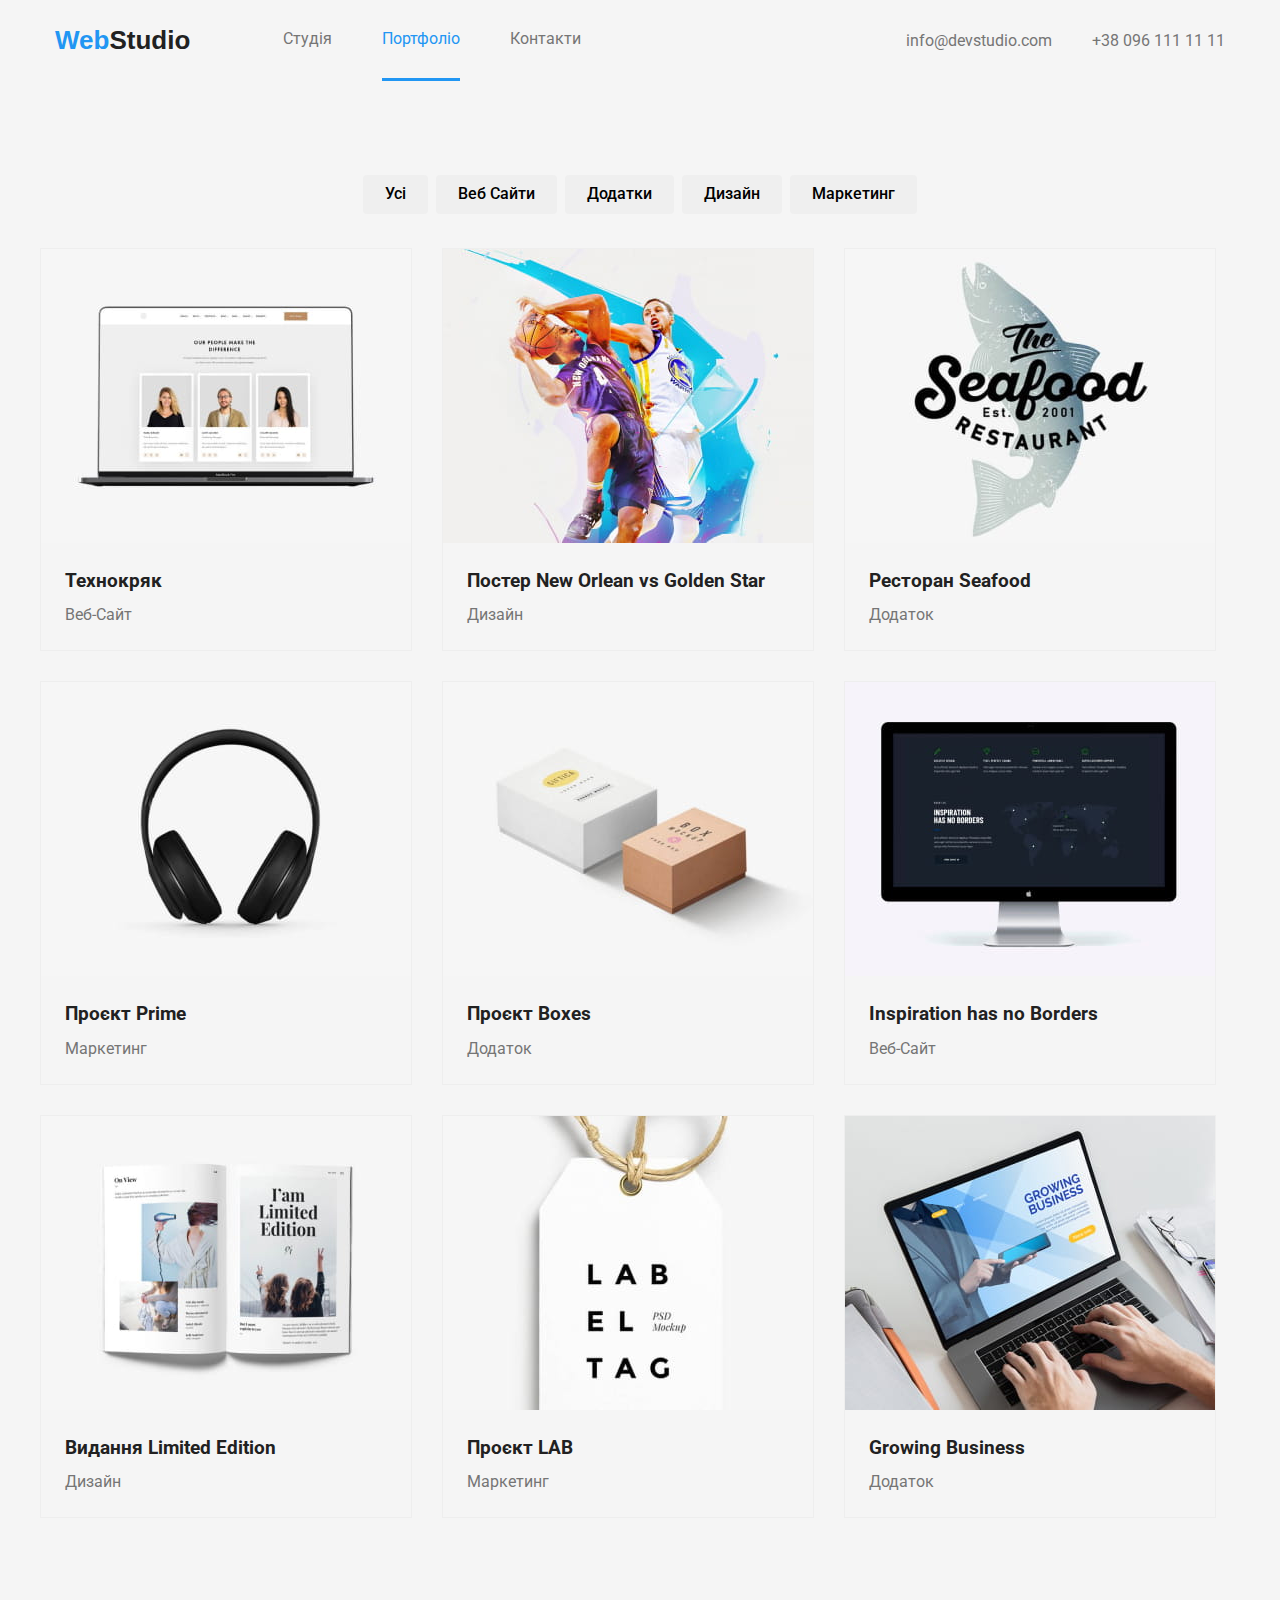
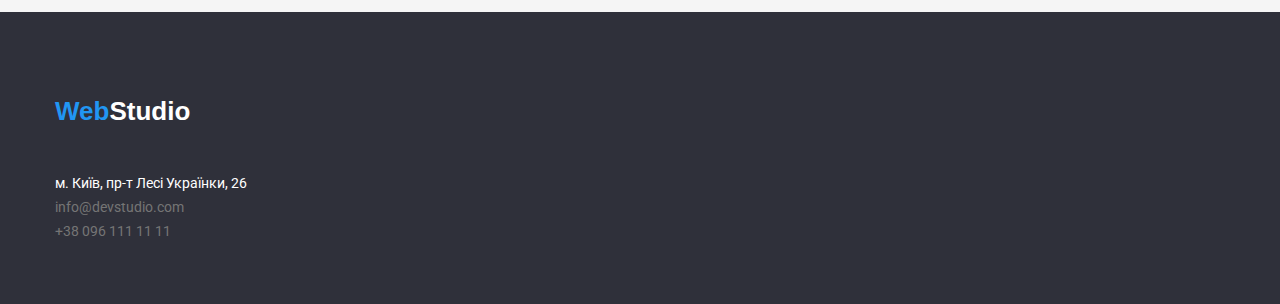
==== portfolio.html @ d80451d8 "Initial commit" ====
<!DOCTYPE html>
<html lang="en">
  <head>
    <meta charset="UTF-8" />
    <meta name="viewport" content="width=device-width, initial-scale=1.0" />
    <title>Portfolio</title>

    <link rel="preconnect" href="https://fonts.googleapis.com" />
    <link rel="preconnect" href="https://fonts.gstatic.com" crossorigin />
    <link
      href="https://fonts.googleapis.com/css2?family=Raleway:wght@700&family=Roboto:wght@400;500;700;900&display=swap"
      rel="stylesheet"
    />
    <link
      rel="stylesheet"
      href="https://cdnjs.cloudflare.com/ajax/libs/modern-normalize/1.0.0/modern-normalize.min.css"
    />
    <link rel="stylesheet" href="./css/styles.css" />
  </head>
  <body>
    <header>
      <!-- LOGO -->
      <div class="container">
        <a class="logo" href="./index.html"
          >web<span class="logo-acsent">Studio</span></a
        >
        <!-- NAVIGATION -->
        <nav class="nav">
          <ul class="nav-list list">
            <li class="nav-item">
              <a class="nav-link" href="./index.html">студія</a>
            </li>
            <li class="nav-item">
              <a class="nav-link active" href="./portfolio.html">портфоліо</a>
            </li>
            <li class="nav-item">
              <a class="nav-link" href="#address_s">контакти</a>
            </li>
          </ul>
        </nav>
        <!-- CONTACTS -->
        <ul class="contacts-list list">
          <li class="contacts-item">
            <a class="contacts-link mail" href="mailto:info@devstudio.com"
              >info@devstudio.com</a
            >
          </li>
          <li class="contacts-item">
            <a class="contacts-link tel" href="tel:+380961111111"
              >+38 096 111 11 11</a
            >
          </li>
        </ul>
      </div>
    </header>
    <main>
      <!-- WORK EXAMPLES -->
      <section class="examples">
        <div class="container">
          <ul class="button-list list">
            <!-- список копок фільтрування -->
            <li><button type="button" class="button">усі</button></li>
            <li><button type="button" class="button">веб сайти</button></li>
            <li><button type="button" class="button">додатки</button></li>
            <li><button type="button" class="button">дизайн</button></li>
            <li><button type="button" class="button">маркетинг</button></li>
          </ul>
          <ul class="examples-list list">
            <li class="examples-item">
              <a href="*"
                ><img
                  width="370"
                  src="./images/portfolio/tehnokryak.jpg"
                  alt=""
                />
                <div class="examples-discription">
                  <h3>Технокряк</h3>
                <p>веб-сайт</p>
                </div>
                </a
              >
            </li>

            <li class="examples-item">
              <a href="*"
                ><img
                  width="370"
                  src="./images/portfolio/new_orlean_vs_golden_star.jpg"
                  alt=""
                />
                <div class="examples-discription">
                  <h3>Постер New Orlean vs Golden Star</h3>
                  <p>дизайн</p>
                </div>
              </a>
            </li>

            <li class="examples-item">
              <a href="*"
                ><img 
                width="370" 
                src="./images/portfolio/seafood.jpg" 
                alt="" 
                />
                <div class="examples-discription">
                  <h3>Ресторан Seafood</h3>
                  <p>додаток</p>
                </div>
              </a>
            </li>

            <li class="examples-item">
              <a href="*"
                ><img 
                width="370" 
                src="./images/portfolio/prime.jpg" 
                alt="" 
                />
                <div class="examples-discription">
                  <h3>Проєкт Prime</h3>
                <p>маркетинг</p>
                </div>
              </a>
            </li>

            <li class="examples-item">
              <a href="*"
                ><img 
                width="370" 
                src="./images/portfolio/boxes.jpg" 
                alt="" 
                />
                <div class="examples-discription">
                  <h3>Проєкт Boxes</h3>
                  <p>додаток</p>
                </div>
              </a>
            </li>

            <li class="examples-item">
              <a href="*"
              ><img
                width="370"
                src="./images/portfolio/inspiration_has_no_borders.jpg"
                alt=""
              />
              <div class="examples-discription">
                <h3>Inspiration has no Borders</h3>
              <p>веб-сайт</p>
              </div>
              </a>
            </li>

            <li class="examples-item">
              <a href="*"
                ><img
                  width="370"
                  src="./images/portfolio/limited_edition.jpg"
                  alt=""
                />
                <div class="examples-discription">
                  <h3>Видання Limited Edition</h3>
                <p>дизайн</p>
                </div>
              </a>
            </li>

            <li class="examples-item">
              <a href="*"
                ><img 
                width="370" 
                src="./images/portfolio/lab.jpg" 
                alt="" 
                />
                <div class="examples-discription">
                  <h3>Проєкт LAB</h3>
                <p>маркетинг</p>
                </div>
                </a
              >
            </li>

            <li class="examples-item">
              <a href="*"
                ><img
                  width="370"
                  src="./images/portfolio/growing_business.jpg"
                  alt=""
                />
                <div class="examples-discription">
                  <h3 class="">Growing Business</h3>
                <p>додаток</p>
                </div>
              </a>
            </li>
          </ul>
        </div>
      </section>
    </main>
    <footer class="footer">
      <div class="container">
        <!-- LOGO -->
        <a class="logo" href="./index.html"
          >web<span class="logo-acsent">Studio</span></a
        >
        <!-- ADDRESS -->
        <address class="address" id="address_s">
          <ul class="address-list list">
            <li class="address-item">
              <a
                class="address-link address-map"
                href="https://www.google.com/maps/place/%D0%B1%D1%83%D0%BB.+%D0%9B%D0%B5%D1%81%D0%B8+%D0%A3%D0%BA%D1%80%D0%B0%D0%B8%D0%BD%D0%BA%D0%B8,+26,+%D0%9A%D0%B8%D0%B5%D0%B2,+02000/@50.4260705,30.5378545,18.25z/data=!4m10!1m2!2m1!1z0LwuINCa0LjRl9CyLCDQv9GALdGCINCb0LXRgdGWINCj0LrRgNCw0ZfQvdC60LgsIDI2!3m6!1s0x40d4cf0e033ecbe9:0x57a4dffefec77da0!8m2!3d50.4265807!4d30.5383858!15sCjPQvC4g0JrQuNGX0LIsINC_0YAt0YIg0JvQtdGB0ZYg0KPQutGA0LDRl9C90LrQuCwgMjaSARFjb21wb3VuZF9idWlsZGluZ-ABAA!16s%2Fg%2F1tctq5jv?entry=ttu"
                target="_blank"
                >м. Київ, пр-т Лесі Українки, 26</a
              >
            </li>
            <li class="address-item">
              <a
                class="address-link address-mail"
                href="mailto:info@devstudio.com"
                >info@devstudio.com</a
              >
            </li>
            <li class="address-item">
              <a class="address-link address-tel" href="tel:+380961111111"
                >+38 096 111 11 11</a
              >
            </li>
          </ul>
        </address>
      </div>
    </footer>
  </body>
</html>
---- css/styles.css ----
:root{
    --main-text-color:#757575;
    --sec-text-color:#212121;
    --acsent-text-color:#FFFFFF;
    --acsent-cec-text-color:#2196F3;

    --main-bgc:#F5F5F5;
    --sec-bgc:#F5F4FA;
    --acsent-bgc:#2F303A;

    --main-text-size: 16px;
}



body {
    background: var(--main-bgc); 
    color: var(--main-text-color);
    font-size: var(--main-text-size);
    font-family: roboto, sans-serif;
}

h1, h2, h3, h4, h5,h6, p {
    margin: 0;
}

img {
    display: block;
}

.list {
    list-style: none;
    padding: 0;
    margin: 0;
}


a {
    text-decoration: none;
    color: var(--main-text-color);
}

.container {
    width: 1200px;
    padding: 0 15px;
    margin: 0 auto;
}

header>.container {
    display: flex;
    align-items: center;

}

.logo {
    color: var(--acsent-cec-text-color);
    font-size: 26px;
    font-weight: 700;
    text-transform: capitalize;
    font-family: ralewey, sans-serif;

    display: block;
    padding: 25px 0;
}

.logo:hover,
.logo:focus {
    color: var(--sec-text-color);
}

.logo-acsent {
    color: var(--sec-text-color);
    text-transform: capitalize;
}

.logo-acsent:hover {
    color: var(--acsent-cec-text-color);
}

.nav-list {
    margin-left: 93px;
    display: flex;
    gap: 50px;
}

.nav-link {
    text-transform: capitalize;
    display: block;
    padding: 30px 0;
}

.nav-link:hover,
.nav-link:focus {
    color: var(--acsent-cec-text-color);
}

.active {
    color: var(--acsent-cec-text-color);
    border-bottom: 3px solid var(--acsent-cec-text-color);
}

.contacts-list{
    margin-left: auto;
    display: flex;
    gap: 40px;
}

.contacts-link {
    display: block;
    padding: 30px 0;
}

.contacts-link:hover,
.contacts-link:focus {
    color: var(--acsent-cec-text-color);
}

.hero {
    background-color: var(--acsent-bgc);
    padding: 200px 0;
    text-align: center;
}

.hero-title {
    font-size: 44px;
    line-height:1.36;
    color: var(--acsent-text-color);
    text-transform: uppercase;

    margin-bottom: 30px;
}

.hero-button {
     background-color: var(--acsent-cec-text-color);
     color: var(--acsent-text-color);
     font-weight: 700;

     margin: 0;
     min-width: 216px;
     padding: 15px 30px;
     border-color: transparent;
     border-radius: 4px;
    

     cursor: pointer;
     
}

.hero-button:hover,
.hero-button:focus {
    color: var(--sec-text-color);
    background-color:var(--sec-bgc);
}

.section-title {
    font-size: 36px;
    line-height: 1.17;
    color: var(--sec-text-color);
    font-weight: 700;

    text-align: center;
    margin-bottom: 50px;
}

.features {
    padding: 94px 0;
}

.features-list{
    display: flex;
    gap: 30px;
}

.features-item {
    flex-basis: calc((100%-90px)/4);
}

.features-item-title {
    color: var(--sec-text-color);
    font-size: 14px;
    font-weight: 700;
    line-height: 1.17;
    text-transform: uppercase;
}
.features-item>p {
    font-size: 14px;
    line-height: 1.71;
}

.our-work {
    padding-bottom: 94px;
}

.our-work-list {
    display: flex;
    gap: 30px;
}

.our-work-item {
    flex-basis: calc((100%-60px)/3);
}

.team {
    background-color: var(--sec-bgc);
    padding: 94px 0;
}
.team-title {
    margin-bottom: 50px;
}
.team-list {
    display: flex;
    gap: 30px;
}

.team-item {
    flex-basis: calc((100%-90px)/4);
}
.team-mate {
    border: 1px solid transparent;
    border-bottom-left-radius: 4px;
    border-bottom-right-radius: 4px;
    box-shadow: 0 3px 1px 0px rgba(0, 0, 0, 0.3);

}

.team-item-title {
    font-weight: 500;
    color: var(--sec-text-color);
    font-size: 16px;
    text-transform: capitalize;
    line-height: 1.17;

    margin-bottom: 10px;
}

.team-mate-discription {
    padding: 30px 0;
    text-align: center;
}

.footer {
    background-color: var(--acsent-bgc);
    padding: 60px 0;
}

.footer .logo {
    display: block;
    margin-bottom: 20px;
}

.footer .logo-acsent {
    color: var(--acsent-text-color);
}

.footer .logo:hover,
.footer .logo:focus {
    color: var(--acsent-text-color);
}

.footer .logo-acsent:hover {
    color: var(--acsent-cec-text-color);
}

.address {
    font-style: normal;
     color: rgba(255, 255, 255, 0.6);
    font-size: 14px;
    line-height: 1.71;
}

.address-link:hover,
.address-link:focus{
    color: var(--acsent-cec-text-color);
}

.address-map {
color: var(--acsent-text-color);
}


/* PORTFOLIO */

.examples>.container {
    padding: 94px 0;
}

.button-list {
    margin-bottom: 34px;
    display: flex;
    justify-content: center;
    gap: 8px;
}

.button {
    font-weight: 500;
    text-transform: capitalize;

    padding: 10px 22px;
    border: transparent;
    border-radius: 4px;
}

.button:hover,
.button:focus {
    color: var(--acsent-text-color);
    background-color:var(--acsent-cec-text-color);
    cursor: pointer;
}

.examples-list {
    display: flex;
    flex-wrap: wrap;
    gap: 30px;
}

.examples-item {
    border: 1px solid #EEEEEE;

    flex-basis: calc((100%-60)/3);
}


.examples-discription {
    padding: 20px 24px;
}

.examples-item h3 {
    color: var(--sec-text-color);
    line-height: 2;
  
}

.examples-item p {
    text-transform: capitalize;
    line-height: 1.88;
   
}
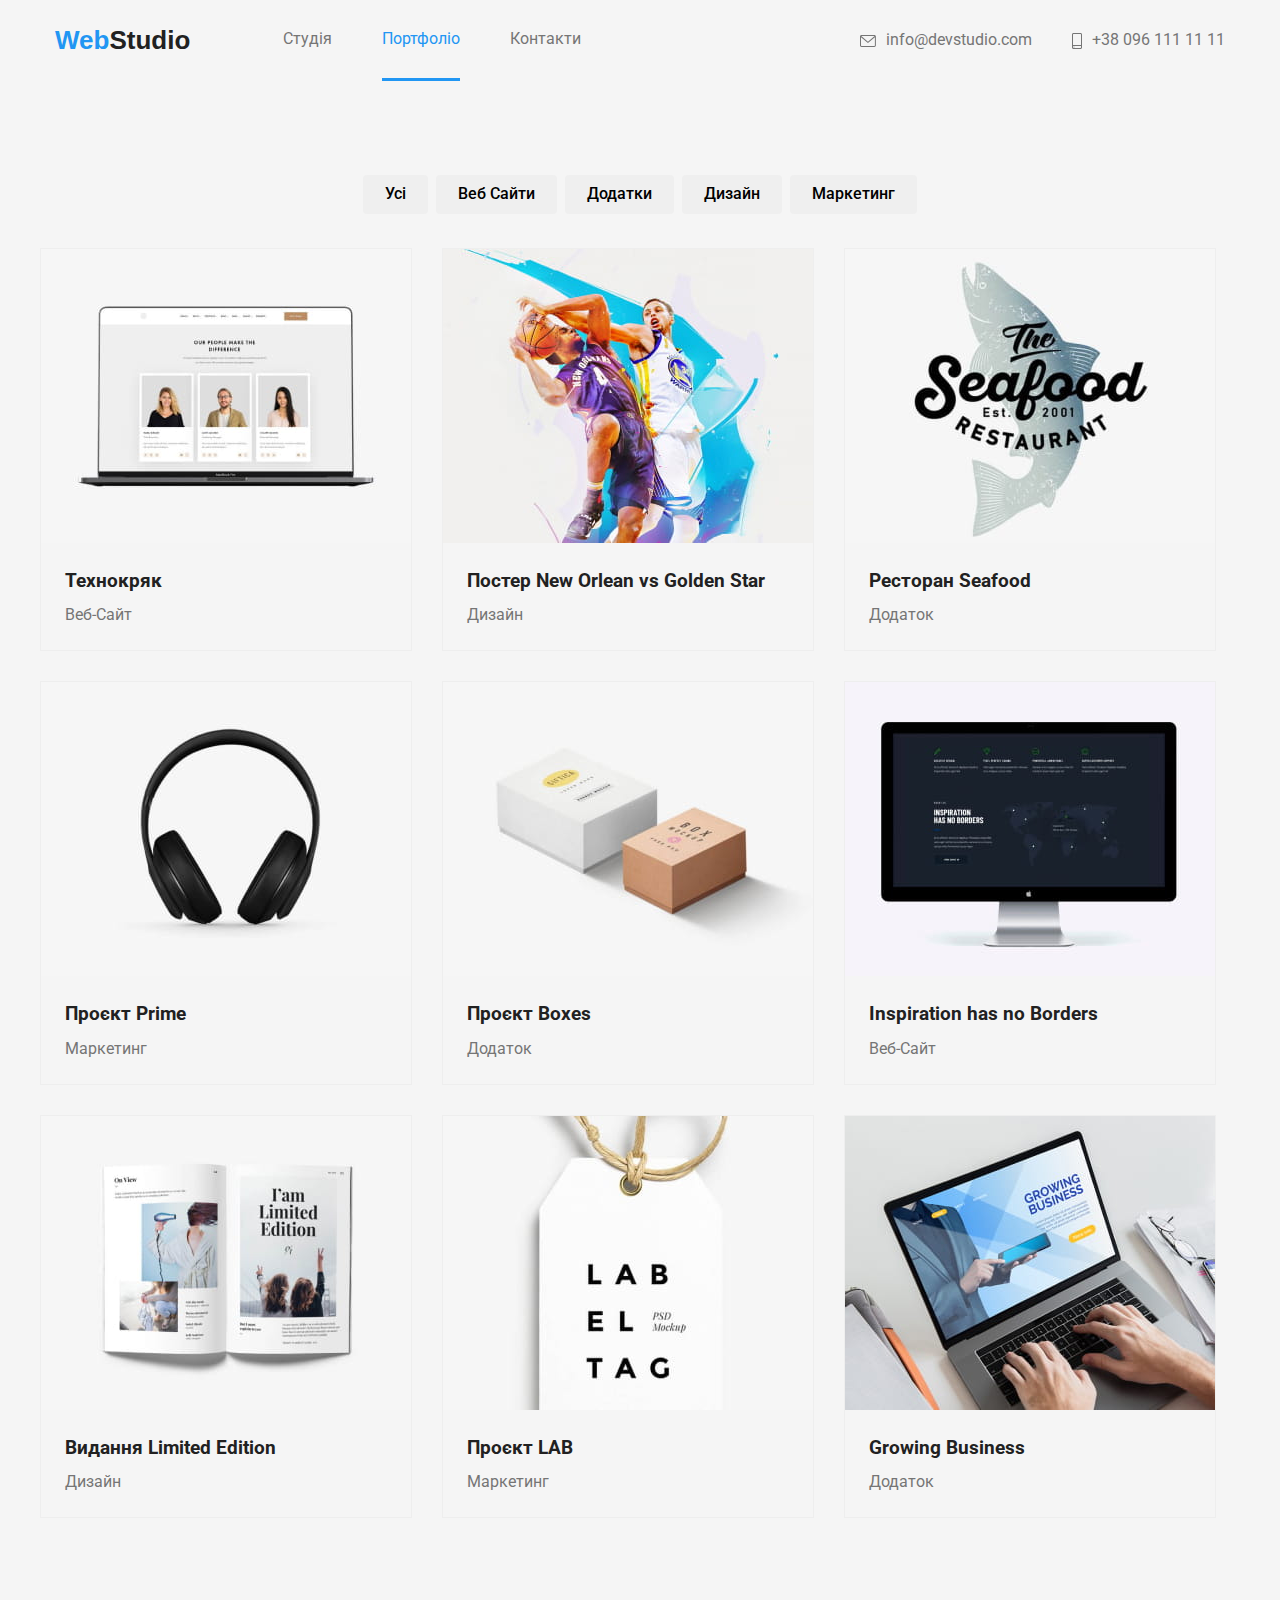
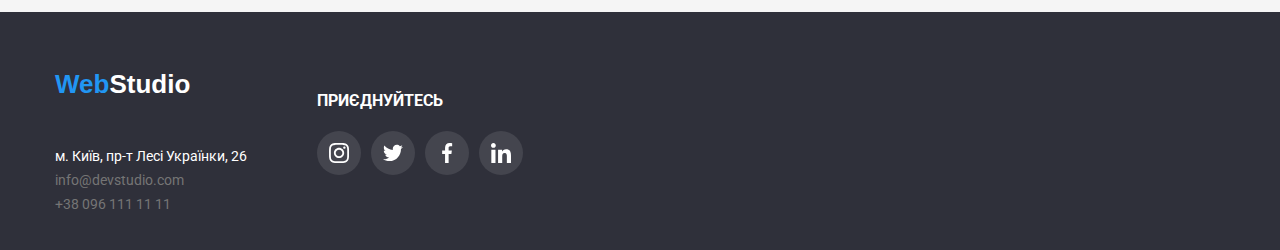
==== commit 1b28a35e: "add-footer-to-portfolio" ====
--- a/portfolio.html
+++ b/portfolio.html
@@ -42,12 +42,20 @@
         <ul class="contacts-list list">
           <li class="contacts-item">
             <a class="contacts-link mail" href="mailto:info@devstudio.com"
-              >info@devstudio.com</a
+              >
+              <svg class="contacts-icon" width="16" height="12">
+                <use href="./images/svg/symbol-defs1.svg#envelope"></use>
+                </svg>
+              info@devstudio.com</a
             >
           </li>
           <li class="contacts-item">
             <a class="contacts-link tel" href="tel:+380961111111"
-              >+38 096 111 11 11</a
+              >
+              <svg class="contacts-icon" width="10" height="16">
+                <use href="./images/svg/symbol-defs1.svg#smartphone"></use>
+                </svg>
+              +38 096 111 11 11</a
             >
           </li>
         </ul>
@@ -199,35 +207,60 @@
     </main>
     <footer class="footer">
       <div class="container">
-        <!-- LOGO -->
-        <a class="logo" href="./index.html"
-          >web<span class="logo-acsent">Studio</span></a
-        >
-        <!-- ADDRESS -->
-        <address class="address" id="address_s">
-          <ul class="address-list list">
-            <li class="address-item">
-              <a
-                class="address-link address-map"
-                href="https://www.google.com/maps/place/%D0%B1%D1%83%D0%BB.+%D0%9B%D0%B5%D1%81%D0%B8+%D0%A3%D0%BA%D1%80%D0%B0%D0%B8%D0%BD%D0%BA%D0%B8,+26,+%D0%9A%D0%B8%D0%B5%D0%B2,+02000/@50.4260705,30.5378545,18.25z/data=!4m10!1m2!2m1!1z0LwuINCa0LjRl9CyLCDQv9GALdGCINCb0LXRgdGWINCj0LrRgNCw0ZfQvdC60LgsIDI2!3m6!1s0x40d4cf0e033ecbe9:0x57a4dffefec77da0!8m2!3d50.4265807!4d30.5383858!15sCjPQvC4g0JrQuNGX0LIsINC_0YAt0YIg0JvQtdGB0ZYg0KPQutGA0LDRl9C90LrQuCwgMjaSARFjb21wb3VuZF9idWlsZGluZ-ABAA!16s%2Fg%2F1tctq5jv?entry=ttu"
-                target="_blank"
-                >м. Київ, пр-т Лесі Українки, 26</a
-              >
-            </li>
-            <li class="address-item">
-              <a
-                class="address-link address-mail"
-                href="mailto:info@devstudio.com"
-                >info@devstudio.com</a
-              >
-            </li>
-            <li class="address-item">
-              <a class="address-link address-tel" href="tel:+380961111111"
-                >+38 096 111 11 11</a
-              >
-            </li>
-          </ul>
-        </address>
+       <div>
+         <!-- LOGO -->
+         <a class="logo" href="./index.html"
+         >web<span class="logo-acsent">Studio</span></a
+       >
+       <!-- ADDRESS -->
+       <address class="address" id="address_s">
+         <ul class="address-list list">
+           <li class="address-item">
+             <a
+               class="address-link address-map"
+               href="https://www.google.com/maps/place/%D0%B1%D1%83%D0%BB.+%D0%9B%D0%B5%D1%81%D0%B8+%D0%A3%D0%BA%D1%80%D0%B0%D0%B8%D0%BD%D0%BA%D0%B8,+26,+%D0%9A%D0%B8%D0%B5%D0%B2,+02000/@50.4260705,30.5378545,18.25z/data=!4m10!1m2!2m1!1z0LwuINCa0LjRl9CyLCDQv9GALdGCINCb0LXRgdGWINCj0LrRgNCw0ZfQvdC60LgsIDI2!3m6!1s0x40d4cf0e033ecbe9:0x57a4dffefec77da0!8m2!3d50.4265807!4d30.5383858!15sCjPQvC4g0JrQuNGX0LIsINC_0YAt0YIg0JvQtdGB0ZYg0KPQutGA0LDRl9C90LrQuCwgMjaSARFjb21wb3VuZF9idWlsZGluZ-ABAA!16s%2Fg%2F1tctq5jv?entry=ttu"
+               target="_blank"
+               >м. Київ, пр-т Лесі Українки, 26</a
+             >
+           </li>
+           <li class="address-item">
+             <a
+               class="address-link address-mail"
+               href="mailto:info@devstudio.com"
+               >info@devstudio.com</a
+             >
+           </li>
+           <li class="address-item">
+             <a class="address-link address-tel" href="tel:+380961111111"
+               >+38 096 111 11 11</a
+             >
+           </li>
+         </ul>
+       </address>
+       </div>
+       <div class="join">
+        <p class="join-title">приєднуйтесь</p>
+        <ul class="socials-list list">
+          <li><a class="socials-link" href="*">
+            <svg class="socials-icon" width="44" height="44">
+            <use href="./images/svg/symbol-defs1.svg#instagram"></use>
+            </svg>
+        </a></li>
+          <li>
+            <a class="socials-link" href="*"><svg class="socials-icon" width="44" height="44">
+            <use href="./images/svg/symbol-defs1.svg#twitter"></use>
+          </svg></a></li>
+          <li><a class="socials-link" href="*">
+            <svg class="socials-icon" width="44" height="44">
+            <use href="./images/svg/symbol-defs1.svg#facebook"></use>
+          </svg></a></li>
+          <li><a class="socials-link" href="*">
+            <svg class="socials-icon" width="44" height="44">
+            <use href="./images/svg/symbol-defs1.svg#linkedin"></use>
+          </svg></a></li>
+        </ul>
+
+       </div>
       </div>
     </footer>
   </body>
--- a/css/styles.css
+++ b/css/styles.css
@@ -9,6 +9,8 @@
     --acsent-bgc:#2F303A;
 
     --main-text-size: 16px;
+
+    --main-icon-color:#afb1b8;
 }
 
 
@@ -46,6 +48,21 @@
     margin: 0 auto;
 }
 
+.visually-hidden {
+    position: absolute;
+    width: 1px;
+    height: 1px;
+    margin: -1px;
+    border: 0;
+    padding: 0;
+  
+    white-space: nowrap;
+    clip-path: inset(100%);
+    clip: rect(0 0 0 0);
+    overflow: hidden;
+  }
+
+/* ===================HEADER================= */
 header>.container {
     display: flex;
     align-items: center;
@@ -73,7 +90,8 @@
     text-transform: capitalize;
 }
 
-.logo-acsent:hover {
+.logo-acsent:hover,
+.logo-acsent:focus {
     color: var(--acsent-cec-text-color);
 }
 
@@ -84,6 +102,8 @@
 }
 
 .nav-link {
+    size:14px;
+    line-height: 1.14;
     text-transform: capitalize;
     display: block;
     padding: 30px 0;
@@ -105,9 +125,16 @@
     gap: 40px;
 }
 
+.contacts-item {
+    display: flex;
+    align-items: center;
+    justify-content: center;
+}
+
 .contacts-link {
-    display: block;
     padding: 30px 0;
+    display: flex;
+    align-items: center;
 }
 
 .contacts-link:hover,
@@ -115,10 +142,26 @@
     color: var(--acsent-cec-text-color);
 }
 
+.contacts-icon {
+    margin-right: 10px;
+    
+    fill: currentColor;
+}
+
+/* ====================HERO================= */
 .hero {
+      padding: 200px 0;
+    text-align: center;
+
     background-color: var(--acsent-bgc);
-    padding: 200px 0;
-    text-align: center;
+    background-image: linear-gradient(
+        rgba(47, 48, 58, 0.4),
+        rgba(47, 48, 58, 0.4)
+    )
+    ,url("../images/bgn/hero_bgn.jpg");
+
+    background-size: cover;
+    background-position: center;
 }
 
 .hero-title {
@@ -161,7 +204,7 @@
     text-align: center;
     margin-bottom: 50px;
 }
-
+/* ====================FEATURES================ */
 .features {
     padding: 94px 0;
 }
@@ -174,6 +217,13 @@
 .features-item {
     flex-basis: calc((100%-90px)/4);
 }
+
+/* .features-icon {
+    display: block;
+   padding: 25px 100px;
+    background-color: var(--sec-bgc);
+    margin-bottom: 30px;  
+} */
 
 .features-item-title {
     color: var(--sec-text-color);
@@ -181,12 +231,39 @@
     font-weight: 700;
     line-height: 1.17;
     text-transform: uppercase;
+    margin-bottom: 10px;
+}
+
+.features-item-title::before {
+    content: "";
+    display: block;
+    height: 120px;
+   background-color: var(--sec-bgc);
+    background-size: 70px;
+    background-position: center;
+    background-repeat: no-repeat;
+
+    margin-bottom: 30px;
+}
+
+.icon-antenna::before {
+    background-image: url("../images/svg/antenna.svg");
+}
+
+.icon-clock::before {
+    background-image: url("../images/svg/clock.svg");
+}
+.icon-diagram::before {
+    background-image: url("../images/svg/diagram.svg");
+}
+.icon-asrtonaut::before {
+    background-image: url("../images/svg/astronaut.svg");
 }
 .features-item>p {
     font-size: 14px;
     line-height: 1.71;
 }
-
+/* ======================OUR_WORK=============== */
 .our-work {
     padding-bottom: 94px;
 }
@@ -199,7 +276,7 @@
 .our-work-item {
     flex-basis: calc((100%-60px)/3);
 }
-
+/* =======================TEAM==================== */
 .team {
     background-color: var(--sec-bgc);
     padding: 94px 0;
@@ -215,7 +292,7 @@
 .team-item {
     flex-basis: calc((100%-90px)/4);
 }
-.team-mate {
+.teammate {
     border: 1px solid transparent;
     border-bottom-left-radius: 4px;
     border-bottom-right-radius: 4px;
@@ -223,24 +300,85 @@
 
 }
 
-.team-item-title {
-    font-weight: 500;
-    color: var(--sec-text-color);
-    font-size: 16px;
-    text-transform: capitalize;
-    line-height: 1.17;
-
-    margin-bottom: 10px;
-}
-
-.team-mate-discription {
+.teammate-discription {
     padding: 30px 0;
     text-align: center;
 }
 
+.teammate-title {
+    font-weight: 500;
+    color: var(--sec-text-color);
+    font-size: 16px;
+    text-transform: capitalize;
+    line-height: 1.17;
+
+    margin-bottom: 10px;
+}
+
+
+.socials-list {
+    margin-top: 16px;
+    display: flex;
+    justify-content: center;
+    gap: 10px;
+}
+
+.socials-link {
+    display: block;
+    border: solid  0px transparent;
+    border-radius: 50%;
+    color: var(--main-icon-color);
+}
+
+.socials-icon {
+    display: block;
+    padding: 12px;
+    fill:currentColor;
+}
+
+.socials-link:hover,
+.socials-link:focus {
+    background-color: var(--acsent-cec-text-color);
+    color: var(--acsent-text-color);
+}
+/* =======================CLIENTS================= */
+.clients  {
+    padding-bottom: 94px;
+}
+
+.clients-list {
+    display: flex;
+    justify-content: space-between;
+    
+}
+
+.clients-link {
+    color: var(--main-icon-color);
+  
+}
+
+.clients-icon:hover,
+.clients-icon:focus {
+    color: var(--acsent-cec-text-color);
+}
+
+.clients-icon {
+    display: flex;
+    padding: 16px 32px;
+    
+    border: solid 1px ;
+    border-radius: 4px;
+    fill: currentColor;
+}
+/* ==========================FOOTER=================== */
 .footer {
     background-color: var(--acsent-bgc);
-    padding: 60px 0;
+    padding: 33px 0;
+}
+
+.footer>.container {
+    display: flex;
+    gap: 70px;
 }
 
 .footer .logo {
@@ -277,8 +415,30 @@
 color: var(--acsent-text-color);
 }
 
-
-/* PORTFOLIO */
+.join {
+    padding-top: 10px;
+}
+
+.join-title {
+    color: var(--acsent-text-color);
+    font-weight: 700;
+    text-transform: uppercase;
+margin-top: 37px;
+    margin-bottom: 20px;
+}
+
+.join .socials-link {
+    color: var(--acsent-text-color);
+    background-color: rgba(255, 255, 255, 0.1);
+}
+
+.join .socials-link:hover,
+.join .socials-link:focus {
+    background-color: var(--acsent-cec-text-color);
+}
+
+
+/* ==================PORTFOLIO=================== */
 
 .examples>.container {
     padding: 94px 0;
